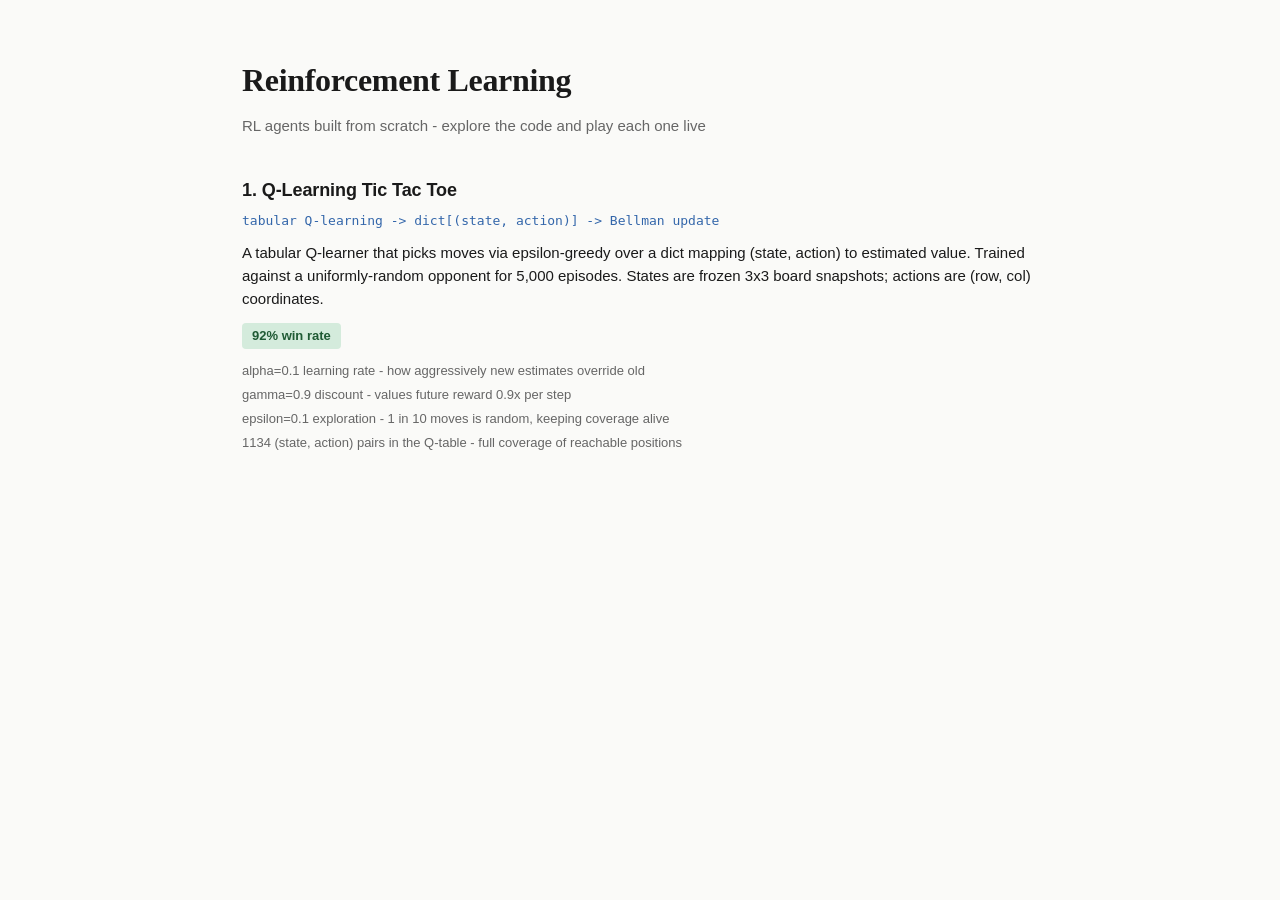
==== docs/index.html @ 31434aaf "update to make git hub pages" ====
<!DOCTYPE html>
<html lang="en">
<head>
  <meta charset="UTF-8">
  <meta name="viewport" content="width=device-width, initial-scale=1.0">
  <title>Reinforcement Learning</title>
  <link rel="stylesheet" href="style.css">
</head>
<body>
  <main class="page">
    <header class="page-header">
      <h1 id="site-title">Reinforcement Learning</h1>
      <p id="site-subtitle" class="subtitle"></p>
    </header>

    <section id="project-list" class="project-list">
      <!-- Populated by script.js from projects/registry.json -->
    </section>
  </main>

  <script src="script.js"></script>
  <script>renderIndex();</script>
</body>
</html>
---- docs/style.css ----
/* -----------------------------------------------------------------------
 * Reinforcement Learning - project site
 * Styled to echo the screenshot reference: black-on-off-white, serif title,
 * system sans-serif body, monospace for algorithm summaries and keys.
 * --------------------------------------------------------------------- */

:root {
  --bg:       #fafaf8;
  --ink:      #1a1a1a;
  --muted:    #666;
  --line:     #e4e4e0;
  --panel:    #ffffff;
  --accent:   #d4ebdc;
  --accent-ink: #1f5a34;
  --hover:    #f0efeb;
  --x-color:  #1a1a1a;
  --o-color:  #b04a4a;
  --win:      #fff6c2;
}

* { box-sizing: border-box; }

html, body {
  margin: 0;
  padding: 0;
  background: var(--bg);
  color: var(--ink);
  font-family: -apple-system, BlinkMacSystemFont, "Segoe UI", Roboto, Helvetica, Arial, sans-serif;
  font-size: 15px;
  line-height: 1.55;
}

.page {
  max-width: 860px;
  margin: 0 auto;
  padding: 56px 32px 96px;
}

/* --------------------------- Index page ------------------------------ */

.page-header h1 {
  font-family: Georgia, "Times New Roman", serif;
  font-size: 32px;
  font-weight: 700;
  margin: 0 0 8px;
  letter-spacing: -0.01em;
}

.subtitle {
  color: var(--muted);
  margin: 0 0 40px;
  font-size: 15px;
}

.project-list {
  display: flex;
  flex-direction: column;
  gap: 40px;
}

.project-card {
  padding-bottom: 36px;
  border-bottom: 1px solid var(--line);
}
.project-card:last-child {
  border-bottom: none;
}

.project-card h2 {
  font-size: 18px;
  font-weight: 700;
  margin: 0 0 6px;
  letter-spacing: -0.005em;
}

.project-card h2 a {
  color: var(--ink);
  text-decoration: none;
}
.project-card h2 a:hover {
  text-decoration: underline;
}

.summary {
  font-family: "SF Mono", Menlo, Consolas, monospace;
  font-size: 13px;
  color: #3366aa;
  margin: 0 0 10px;
  word-break: break-word;
}

.description {
  margin: 0 0 12px;
  color: var(--ink);
}

.stat-badge {
  display: inline-block;
  background: var(--accent);
  color: var(--accent-ink);
  padding: 3px 10px;
  border-radius: 4px;
  font-size: 13px;
  font-weight: 600;
  margin-bottom: 10px;
}

.bullets {
  font-size: 13px;
  color: var(--muted);
  margin: 0;
  padding: 0;
  list-style: none;
}

.bullets li {
  padding: 2px 0;
}

.bullets code {
  background: var(--line);
  padding: 1px 5px;
  border-radius: 3px;
  font-size: 12px;
  color: var(--ink);
}

/* --------------------------- Project page ----------------------------- */

.back-link {
  display: inline-block;
  color: var(--muted);
  text-decoration: none;
  font-size: 13px;
  margin-bottom: 24px;
}
.back-link:hover {
  color: var(--ink);
}

#project-detail h1 {
  font-family: Georgia, "Times New Roman", serif;
  font-size: 26px;
  margin: 0 0 8px;
}

#project-detail .summary {
  font-size: 14px;
  margin-bottom: 14px;
}

#project-detail .description {
  margin-bottom: 32px;
}

.section-heading {
  font-size: 11px;
  font-weight: 700;
  letter-spacing: 0.1em;
  text-transform: uppercase;
  color: var(--muted);
  margin: 32px 0 10px;
}

.notes p {
  margin: 0 0 12px;
}

.learning-method {
  background: var(--panel);
  border: 1px solid var(--line);
  border-radius: 6px;
  padding: 16px 20px;
  margin: 8px 0 16px;
}
.learning-method .formula {
  font-family: "SF Mono", Menlo, Consolas, monospace;
  font-size: 13px;
  background: var(--hover);
  padding: 10px 12px;
  border-radius: 4px;
  margin: 8px 0 14px;
  overflow-x: auto;
}

.learning-method ul,
.list-block ul {
  margin: 0;
  padding-left: 20px;
}
.learning-method li,
.list-block li {
  margin-bottom: 6px;
}

/* --------------------------- Try-it demo ------------------------------ */

.try-it {
  background: var(--panel);
  border: 1px solid var(--line);
  border-radius: 6px;
  padding: 24px;
  margin: 10px 0 20px;
}

.try-it-header {
  display: flex;
  justify-content: space-between;
  align-items: baseline;
  margin-bottom: 14px;
}

.try-it-header h3 {
  font-size: 11px;
  font-weight: 700;
  letter-spacing: 0.1em;
  text-transform: uppercase;
  color: var(--muted);
  margin: 0;
}

.try-it-caption {
  color: var(--muted);
  font-size: 13px;
  margin: 0;
}

.demo-wrapper {
  display: flex;
  flex-direction: column;
  align-items: center;
  gap: 14px;
}

#status {
  font-size: 14px;
  color: var(--muted);
  min-height: 20px;
}
#status.win  { color: var(--accent-ink); font-weight: 600; }
#status.loss { color: var(--o-color);     font-weight: 600; }
#status.draw { color: var(--muted);       font-weight: 600; }

.board {
  display: grid;
  grid-template-columns: repeat(3, 84px);
  grid-template-rows:    repeat(3, 84px);
  gap: 4px;
  background: var(--line);
  padding: 4px;
  border-radius: 4px;
}

.cell {
  background: var(--panel);
  border: none;
  font-size: 44px;
  font-weight: 700;
  color: var(--ink);
  cursor: pointer;
  display: flex;
  align-items: center;
  justify-content: center;
  font-family: Georgia, serif;
  transition: background 120ms;
  border-radius: 2px;
}
.cell:hover:not(:disabled) {
  background: var(--hover);
}
.cell:disabled {
  cursor: default;
}
.cell.x { color: var(--x-color); }
.cell.o { color: var(--o-color); }
.cell.winning {
  background: var(--win);
}

.controls {
  display: flex;
  gap: 10px;
}

.btn {
  background: var(--panel);
  border: 1px solid var(--line);
  color: var(--ink);
  padding: 6px 16px;
  border-radius: 4px;
  font-size: 13px;
  cursor: pointer;
  font-family: inherit;
}
.btn:hover { background: var(--hover); }
.btn.primary {
  background: var(--ink);
  color: var(--bg);
  border-color: var(--ink);
}
.btn.primary:hover { background: #000; }
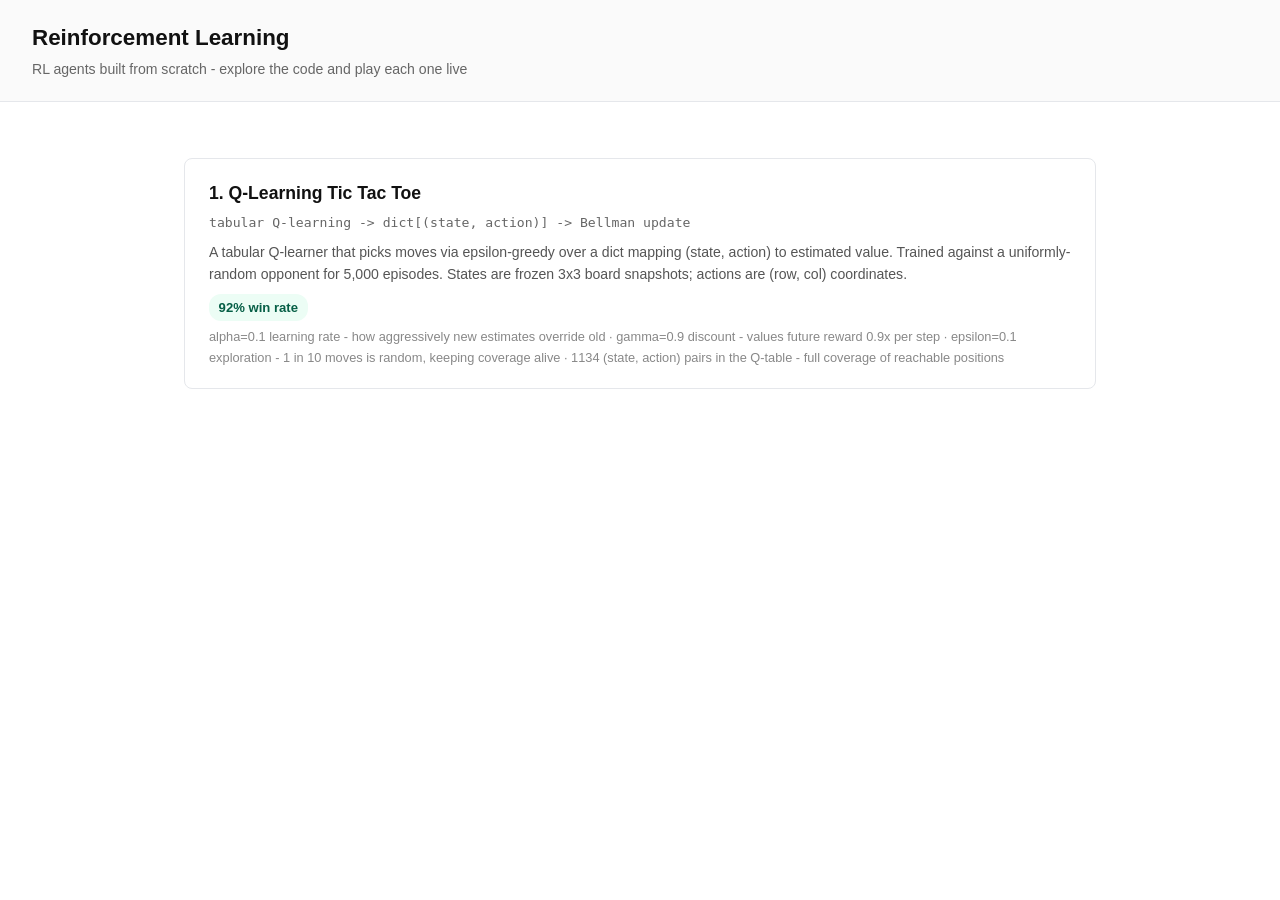
==== commit 1e9103b8: "updates to styles and trained longer" ====
--- a/docs/index.html
+++ b/docs/index.html
@@ -7,13 +7,13 @@
   <link rel="stylesheet" href="style.css">
 </head>
 <body>
-  <main class="page">
-    <header class="page-header">
-      <h1 id="site-title">Reinforcement Learning</h1>
-      <p id="site-subtitle" class="subtitle"></p>
-    </header>
+  <header class="page-header">
+    <h1 id="site-title">Reinforcement Learning</h1>
+    <div id="site-subtitle" class="subtitle"></div>
+  </header>
 
-    <section id="project-list" class="project-list">
+  <main class="page-body">
+    <section id="project-grid" class="project-grid">
       <!-- Populated by script.js from projects/registry.json -->
     </section>
   </main>
--- a/docs/style.css
+++ b/docs/style.css
@@ -1,301 +1,300 @@
-/* -----------------------------------------------------------------------
- * Reinforcement Learning - project site
- * Styled to echo the screenshot reference: black-on-off-white, serif title,
- * system sans-serif body, monospace for algorithm summaries and keys.
- * --------------------------------------------------------------------- */
-
-:root {
-  --bg:       #fafaf8;
-  --ink:      #1a1a1a;
-  --muted:    #666;
-  --line:     #e4e4e0;
-  --panel:    #ffffff;
-  --accent:   #d4ebdc;
-  --accent-ink: #1f5a34;
-  --hover:    #f0efeb;
-  --x-color:  #1a1a1a;
-  --o-color:  #b04a4a;
-  --win:      #fff6c2;
-}
-
-* { box-sizing: border-box; }
-
-html, body {
-  margin: 0;
-  padding: 0;
-  background: var(--bg);
-  color: var(--ink);
-  font-family: -apple-system, BlinkMacSystemFont, "Segoe UI", Roboto, Helvetica, Arial, sans-serif;
+/* ── Reset & Base ─────────────────────────────────────────────────────────── */
+* { box-sizing: border-box; margin: 0; padding: 0; }
+
+body {
+  background: #fff;
+  color: #333;
+  font-family: -apple-system, BlinkMacSystemFont, 'Segoe UI', Helvetica, Arial, sans-serif;
   font-size: 15px;
-  line-height: 1.55;
-}
-
-.page {
-  max-width: 860px;
+  line-height: 1.6;
+  min-height: 100vh;
+}
+
+a { color: #2563eb; text-decoration: none; }
+a:hover { text-decoration: underline; }
+
+/* ── Page shell ───────────────────────────────────────────────────────────── */
+.page-header {
+  border-bottom: 1px solid #e5e7eb;
+  padding: 1.25rem 2rem;
+  background: #fafafa;
+}
+.page-header h1 {
+  font-size: 1.4rem;
+  font-weight: 600;
+  color: #111;
+}
+.page-header .subtitle {
+  font-size: 0.88rem;
+  color: #666;
+  margin-top: 0.15rem;
+}
+.page-header a {
+  color: #666;
+  font-size: 0.85rem;
+}
+.page-header a:hover { color: #111; }
+
+.page-body {
+  max-width: 960px;
   margin: 0 auto;
-  padding: 56px 32px 96px;
-}
-
-/* --------------------------- Index page ------------------------------ */
-
-.page-header h1 {
-  font-family: Georgia, "Times New Roman", serif;
-  font-size: 32px;
-  font-weight: 700;
-  margin: 0 0 8px;
-  letter-spacing: -0.01em;
-}
-
-.subtitle {
-  color: var(--muted);
-  margin: 0 0 40px;
-  font-size: 15px;
-}
-
-.project-list {
+  padding: 2rem 1.5rem 4rem;
+}
+
+/* ── Landing page: project cards ──────────────────────────────────────────── */
+.project-grid {
+  display: grid;
+  grid-template-columns: 1fr;
+  gap: 1rem;
+  margin-top: 1.5rem;
+}
+
+.project-card {
+  display: block;
+  background: #fff;
+  border: 1px solid #e5e7eb;
+  border-radius: 8px;
+  padding: 1.25rem 1.5rem;
+  transition: border-color 0.15s, box-shadow 0.15s;
+  text-decoration: none;
+  color: inherit;
+}
+.project-card:hover {
+  border-color: #2563eb;
+  box-shadow: 0 2px 8px rgba(37, 99, 235, 0.08);
+  text-decoration: none;
+}
+.project-card h2 {
+  font-size: 1.1rem;
+  font-weight: 600;
+  color: #111;
+  margin-bottom: 0.3rem;
+}
+.project-card .arch {
+  font-family: 'SFMono-Regular', Consolas, monospace;
+  font-size: 0.82rem;
+  color: #666;
+  margin-bottom: 0.5rem;
+}
+.project-card .desc {
+  font-size: 0.88rem;
+  color: #555;
+  margin-bottom: 0.5rem;
+}
+.project-card .accuracy {
+  display: inline-block;
+  background: #ecfdf5;
+  color: #065f46;
+  font-size: 0.82rem;
+  font-weight: 600;
+  padding: 0.2rem 0.6rem;
+  border-radius: 12px;
+}
+.project-card .techniques {
+  font-size: 0.8rem;
+  color: #888;
+  margin-top: 0.4rem;
+}
+
+/* ── Project page layout ──────────────────────────────────────────────────── */
+.project-page-body {
+  max-width: 1100px;
+  margin: 0 auto;
+  padding: 1.5rem 1.5rem 4rem;
+}
+
+.project-meta {
+  margin-bottom: 1.5rem;
+}
+.project-meta h1 {
+  font-size: 1.5rem;
+  font-weight: 600;
+  color: #111;
+}
+.project-meta .arch {
+  font-family: 'SFMono-Regular', Consolas, monospace;
+  font-size: 0.88rem;
+  color: #666;
+  margin-top: 0.25rem;
+}
+.project-meta .result-summary {
+  font-size: 0.88rem;
+  color: #555;
+  margin-top: 0.35rem;
+}
+
+/* ── Try-it widget ────────────────────────────────────────────────────────── */
+.try-it-section {
+  background: #f9fafb;
+  border: 1px solid #e5e7eb;
+  border-radius: 8px;
+  padding: 1.25rem 1.5rem;
+  margin-bottom: 2rem;
+}
+.try-it-section h2 {
+  font-size: 0.95rem;
+  font-weight: 600;
+  color: #333;
+  margin-bottom: 0.75rem;
+  text-transform: uppercase;
+  letter-spacing: 0.04em;
+}
+.try-it-layout {
   display: flex;
-  flex-direction: column;
-  gap: 40px;
-}
-
-.project-card {
-  padding-bottom: 36px;
-  border-bottom: 1px solid var(--line);
-}
-.project-card:last-child {
-  border-bottom: none;
-}
-
-.project-card h2 {
-  font-size: 18px;
-  font-weight: 700;
-  margin: 0 0 6px;
-  letter-spacing: -0.005em;
-}
-
-.project-card h2 a {
-  color: var(--ink);
-  text-decoration: none;
-}
-.project-card h2 a:hover {
-  text-decoration: underline;
-}
-
-.summary {
-  font-family: "SF Mono", Menlo, Consolas, monospace;
-  font-size: 13px;
-  color: #3366aa;
-  margin: 0 0 10px;
-  word-break: break-word;
-}
-
-.description {
-  margin: 0 0 12px;
-  color: var(--ink);
-}
-
-.stat-badge {
-  display: inline-block;
-  background: var(--accent);
-  color: var(--accent-ink);
-  padding: 3px 10px;
-  border-radius: 4px;
-  font-size: 13px;
-  font-weight: 600;
-  margin-bottom: 10px;
-}
-
-.bullets {
-  font-size: 13px;
-  color: var(--muted);
-  margin: 0;
-  padding: 0;
-  list-style: none;
-}
-
-.bullets li {
-  padding: 2px 0;
-}
-
-.bullets code {
-  background: var(--line);
-  padding: 1px 5px;
-  border-radius: 3px;
-  font-size: 12px;
-  color: var(--ink);
-}
-
-/* --------------------------- Project page ----------------------------- */
-
-.back-link {
-  display: inline-block;
-  color: var(--muted);
-  text-decoration: none;
-  font-size: 13px;
-  margin-bottom: 24px;
-}
-.back-link:hover {
-  color: var(--ink);
-}
-
-#project-detail h1 {
-  font-family: Georgia, "Times New Roman", serif;
-  font-size: 26px;
-  margin: 0 0 8px;
-}
-
-#project-detail .summary {
-  font-size: 14px;
-  margin-bottom: 14px;
-}
-
-#project-detail .description {
-  margin-bottom: 32px;
-}
-
-.section-heading {
-  font-size: 11px;
-  font-weight: 700;
-  letter-spacing: 0.1em;
-  text-transform: uppercase;
-  color: var(--muted);
-  margin: 32px 0 10px;
-}
-
-.notes p {
-  margin: 0 0 12px;
-}
-
-.learning-method {
-  background: var(--panel);
-  border: 1px solid var(--line);
-  border-radius: 6px;
-  padding: 16px 20px;
-  margin: 8px 0 16px;
-}
-.learning-method .formula {
-  font-family: "SF Mono", Menlo, Consolas, monospace;
-  font-size: 13px;
-  background: var(--hover);
-  padding: 10px 12px;
-  border-radius: 4px;
-  margin: 8px 0 14px;
-  overflow-x: auto;
-}
-
-.learning-method ul,
-.list-block ul {
-  margin: 0;
-  padding-left: 20px;
-}
-.learning-method li,
-.list-block li {
-  margin-bottom: 6px;
-}
-
-/* --------------------------- Try-it demo ------------------------------ */
-
-.try-it {
-  background: var(--panel);
-  border: 1px solid var(--line);
-  border-radius: 6px;
-  padding: 24px;
-  margin: 10px 0 20px;
-}
-
-.try-it-header {
-  display: flex;
-  justify-content: space-between;
-  align-items: baseline;
-  margin-bottom: 14px;
-}
-
-.try-it-header h3 {
-  font-size: 11px;
-  font-weight: 700;
-  letter-spacing: 0.1em;
-  text-transform: uppercase;
-  color: var(--muted);
-  margin: 0;
-}
-
-.try-it-caption {
-  color: var(--muted);
-  font-size: 13px;
-  margin: 0;
-}
-
-.demo-wrapper {
+  gap: 1.5rem;
+  align-items: flex-start;
+}
+.try-it-left {
   display: flex;
   flex-direction: column;
   align-items: center;
-  gap: 14px;
-}
-
-#status {
-  font-size: 14px;
-  color: var(--muted);
-  min-height: 20px;
-}
-#status.win  { color: var(--accent-ink); font-weight: 600; }
-#status.loss { color: var(--o-color);     font-weight: 600; }
-#status.draw { color: var(--muted);       font-weight: 600; }
-
-.board {
+  gap: 0.6rem;
+  flex-shrink: 0;
+}
+.try-it-right {
+  flex: 1;
+  min-width: 0;
+}
+
+.try-it-hint {
+  font-size: 0.78rem;
+  color: #999;
+}
+
+/* ── Buttons ─────────────────────────────────────────────────────────────── */
+button {
+  padding: 0.45rem 1.1rem;
+  border-radius: 6px;
+  border: 1px solid #d1d5db;
+  background: #fff;
+  font-size: 0.88rem;
+  font-weight: 500;
+  cursor: pointer;
+  transition: background 0.12s, border-color 0.12s;
+  color: #333;
+  font-family: inherit;
+}
+button:hover { background: #f3f4f6; border-color: #bbb; }
+button:active { transform: scale(0.98); }
+button:disabled { opacity: 0.4; cursor: not-allowed; }
+
+.btn-primary {
+  background: #2563eb;
+  color: #fff;
+  border-color: #2563eb;
+}
+.btn-primary:hover { background: #1d4ed8; border-color: #1d4ed8; }
+.btn-primary:disabled { opacity: 0.4; cursor: not-allowed; }
+
+.btn-row {
+  display: flex;
+  gap: 0.5rem;
+}
+
+/* ── Tic Tac Toe board ───────────────────────────────────────────────────── */
+.ttt-wrapper {
+  border: 2px solid #d1d5db;
+  border-radius: 8px;
+  overflow: hidden;
+  background: #e5e7eb;
+}
+.ttt-board {
   display: grid;
   grid-template-columns: repeat(3, 84px);
   grid-template-rows:    repeat(3, 84px);
-  gap: 4px;
-  background: var(--line);
-  padding: 4px;
-  border-radius: 4px;
-}
-
-.cell {
-  background: var(--panel);
+  gap: 2px;
+  background: #d1d5db;
+}
+.ttt-cell {
+  background: #fff;
   border: none;
-  font-size: 44px;
+  border-radius: 0;
+  padding: 0;
+  font-size: 2.4rem;
   font-weight: 700;
-  color: var(--ink);
+  font-family: 'SFMono-Regular', Consolas, monospace;
+  color: #333;
   cursor: pointer;
   display: flex;
   align-items: center;
   justify-content: center;
-  font-family: Georgia, serif;
-  transition: background 120ms;
-  border-radius: 2px;
-}
-.cell:hover:not(:disabled) {
-  background: var(--hover);
-}
-.cell:disabled {
-  cursor: default;
-}
-.cell.x { color: var(--x-color); }
-.cell.o { color: var(--o-color); }
-.cell.winning {
-  background: var(--win);
-}
-
-.controls {
-  display: flex;
-  gap: 10px;
-}
-
-.btn {
-  background: var(--panel);
-  border: 1px solid var(--line);
-  color: var(--ink);
-  padding: 6px 16px;
+  transition: background 0.12s;
+}
+.ttt-cell:hover:not(:disabled) { background: #f3f4f6; }
+.ttt-cell:disabled { cursor: default; }
+.ttt-cell.x { color: #2563eb; }
+.ttt-cell.o { color: #dc2626; }
+.ttt-cell.winning { background: #ecfdf5; }
+
+.ttt-status {
+  text-align: center;
+  font-size: 0.95rem;
+  font-weight: 500;
+  color: #444;
+  min-height: 1.4rem;
+  padding: 0.25rem 0;
+}
+.ttt-status.win  { color: #065f46; font-weight: 600; }
+.ttt-status.loss { color: #991b1b; font-weight: 600; }
+.ttt-status.draw { color: #666;    font-weight: 600; }
+
+/* ── Notes section ────────────────────────────────────────────────────────── */
+.notes-section {
+  margin-bottom: 2rem;
+}
+.notes-section h2 {
+  font-size: 0.95rem;
+  font-weight: 600;
+  color: #333;
+  margin-bottom: 0.5rem;
+  text-transform: uppercase;
+  letter-spacing: 0.04em;
+}
+.notes-body {
+  font-size: 0.9rem;
+  line-height: 1.7;
+  color: #444;
+}
+.notes-body h1 { font-size: 1.15rem; color: #111; margin-bottom: 0.5rem; }
+.notes-body h2 { font-size: 1rem; color: #111; margin: 1rem 0 0.4rem; }
+.notes-body h3 { font-size: 0.92rem; color: #333; margin: 0.8rem 0 0.3rem; }
+.notes-body p  { margin-bottom: 0.6rem; }
+.notes-body ul, .notes-body ol { padding-left: 1.4rem; margin-bottom: 0.6rem; }
+.notes-body li { margin-bottom: 0.2rem; }
+.notes-body code {
+  background: #f3f4f6;
+  padding: 0.1em 0.35em;
+  border-radius: 3px;
+  font-family: 'SFMono-Regular', Consolas, monospace;
+  font-size: 0.85em;
+  color: #c7254e;
+}
+.notes-body pre {
+  background: #f3f4f6;
+  padding: 0.7rem 0.9rem;
   border-radius: 4px;
-  font-size: 13px;
-  cursor: pointer;
-  font-family: inherit;
-}
-.btn:hover { background: var(--hover); }
-.btn.primary {
-  background: var(--ink);
-  color: var(--bg);
-  border-color: var(--ink);
-}
-.btn.primary:hover { background: #000; }
+  overflow-x: auto;
+  margin-bottom: 0.7rem;
+  font-family: 'SFMono-Regular', Consolas, monospace;
+  font-size: 0.82rem;
+  color: #333;
+}
+.notes-body pre code {
+  background: none;
+  color: #333;
+  padding: 0;
+  font-size: inherit;
+}
+.notes-body em { font-style: italic; color: #555; }
+.notes-body strong { font-weight: 700; color: #222; }
+
+/* ── Responsive ───────────────────────────────────────────────────────────── */
+@media (max-width: 640px) {
+  .page-body, .project-page-body { padding: 1rem; }
+  .try-it-layout { flex-direction: column; align-items: center; }
+  .try-it-right { width: 100%; }
+  .ttt-board {
+    grid-template-columns: repeat(3, 72px);
+    grid-template-rows:    repeat(3, 72px);
+  }
+}
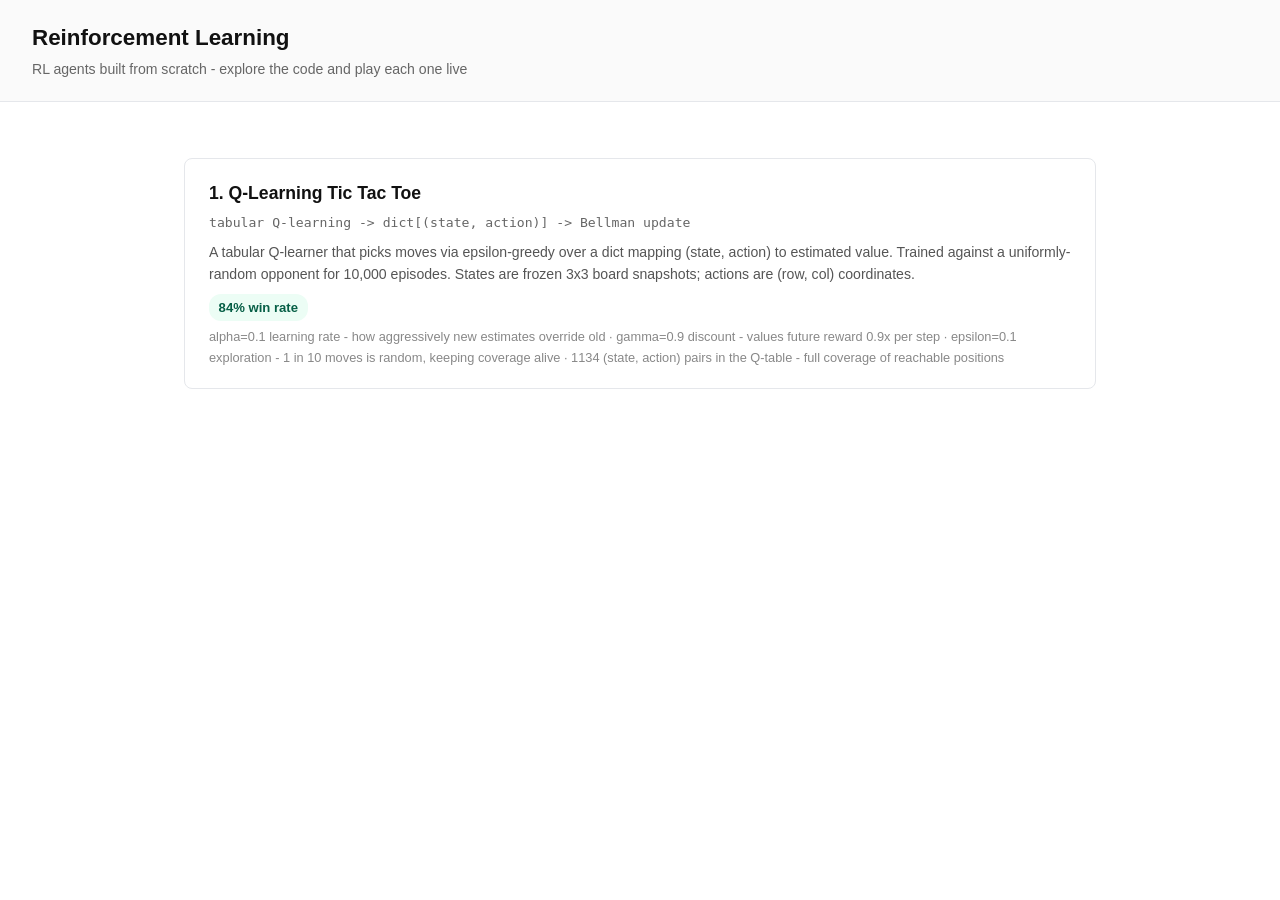
==== commit d50b6a90: "updates to css and notes" ====
--- a/docs/index.html
+++ b/docs/index.html
@@ -13,7 +13,7 @@
   </header>
 
   <main class="page-body">
-    <section id="project-grid" class="project-grid">
+    <section id="project-grid" class="network-grid">
       <!-- Populated by script.js from projects/registry.json -->
     </section>
   </main>
--- a/docs/style.css
+++ b/docs/style.css
@@ -41,15 +41,15 @@
   padding: 2rem 1.5rem 4rem;
 }
 
-/* ── Landing page: project cards ──────────────────────────────────────────── */
-.project-grid {
+/* ── Landing page: network cards ──────────────────────────────────────────── */
+.network-grid {
   display: grid;
   grid-template-columns: 1fr;
   gap: 1rem;
   margin-top: 1.5rem;
 }
 
-.project-card {
+.network-card {
   display: block;
   background: #fff;
   border: 1px solid #e5e7eb;
@@ -59,29 +59,29 @@
   text-decoration: none;
   color: inherit;
 }
-.project-card:hover {
+.network-card:hover {
   border-color: #2563eb;
   box-shadow: 0 2px 8px rgba(37, 99, 235, 0.08);
   text-decoration: none;
 }
-.project-card h2 {
+.network-card h2 {
   font-size: 1.1rem;
   font-weight: 600;
   color: #111;
   margin-bottom: 0.3rem;
 }
-.project-card .arch {
+.network-card .arch {
   font-family: 'SFMono-Regular', Consolas, monospace;
   font-size: 0.82rem;
   color: #666;
   margin-bottom: 0.5rem;
 }
-.project-card .desc {
+.network-card .desc {
   font-size: 0.88rem;
   color: #555;
   margin-bottom: 0.5rem;
 }
-.project-card .accuracy {
+.network-card .accuracy {
   display: inline-block;
   background: #ecfdf5;
   color: #065f46;
@@ -90,40 +90,40 @@
   padding: 0.2rem 0.6rem;
   border-radius: 12px;
 }
-.project-card .techniques {
+.network-card .techniques {
   font-size: 0.8rem;
   color: #888;
   margin-top: 0.4rem;
 }
 
-/* ── Project page layout ──────────────────────────────────────────────────── */
-.project-page-body {
+/* ── Network page layout ──────────────────────────────────────────────────── */
+.network-page-body {
   max-width: 1100px;
   margin: 0 auto;
   padding: 1.5rem 1.5rem 4rem;
 }
 
-.project-meta {
+.network-meta {
   margin-bottom: 1.5rem;
 }
-.project-meta h1 {
+.network-meta h1 {
   font-size: 1.5rem;
   font-weight: 600;
   color: #111;
 }
-.project-meta .arch {
+.network-meta .arch {
   font-family: 'SFMono-Regular', Consolas, monospace;
   font-size: 0.88rem;
   color: #666;
   margin-top: 0.25rem;
 }
-.project-meta .result-summary {
+.network-meta .result-summary {
   font-size: 0.88rem;
   color: #555;
   margin-top: 0.35rem;
 }
 
-/* ── Try-it widget ────────────────────────────────────────────────────────── */
+/* Try-it widget */
 .try-it-section {
   background: #f9fafb;
   border: 1px solid #e5e7eb;
@@ -151,17 +151,26 @@
   gap: 0.6rem;
   flex-shrink: 0;
 }
-.try-it-right {
-  flex: 1;
-  min-width: 0;
-}
-
-.try-it-hint {
+.canvas-wrapper {
+  border: 2px solid #d1d5db;
+  border-radius: 8px;
+  overflow: hidden;
+  background: #000;
+}
+#draw-canvas {
+  display: block;
+  cursor: crosshair;
+  touch-action: none;
+}
+.canvas-buttons {
+  display: flex;
+  gap: 0.5rem;
+}
+.canvas-hint {
   font-size: 0.78rem;
   color: #999;
 }
 
-/* ── Buttons ─────────────────────────────────────────────────────────────── */
 button {
   padding: 0.45rem 1.1rem;
   border-radius: 6px;
@@ -172,11 +181,9 @@
   cursor: pointer;
   transition: background 0.12s, border-color 0.12s;
   color: #333;
-  font-family: inherit;
 }
 button:hover { background: #f3f4f6; border-color: #bbb; }
 button:active { transform: scale(0.98); }
-button:disabled { opacity: 0.4; cursor: not-allowed; }
 
 .btn-primary {
   background: #2563eb;
@@ -186,24 +193,357 @@
 .btn-primary:hover { background: #1d4ed8; border-color: #1d4ed8; }
 .btn-primary:disabled { opacity: 0.4; cursor: not-allowed; }
 
-.btn-row {
-  display: flex;
-  gap: 0.5rem;
-}
-
-/* ── Tic Tac Toe board ───────────────────────────────────────────────────── */
+.try-it-right {
+  flex: 1;
+  min-width: 0;
+}
+.prediction-display {
+  text-align: center;
+  padding: 0.5rem 0;
+}
+.prediction-label { color: #999; font-size: 0.88rem; }
+.prediction-number {
+  font-size: 3.5rem;
+  font-weight: 700;
+  color: #111;
+  line-height: 1.1;
+}
+.prediction-conf {
+  font-size: 0.82rem;
+  color: #666;
+  margin-top: 0.2rem;
+}
+
+#bar-chart {
+  display: flex;
+  flex-direction: column;
+  gap: 3px;
+  margin-top: 0.5rem;
+}
+.bar-row {
+  display: flex;
+  align-items: center;
+  gap: 0.4rem;
+  font-size: 0.8rem;
+}
+.bar-digit {
+  width: 14px;
+  text-align: right;
+  color: #888;
+  font-family: monospace;
+  flex-shrink: 0;
+}
+.bar-track {
+  flex: 1;
+  background: #e5e7eb;
+  border-radius: 3px;
+  height: 14px;
+  overflow: hidden;
+}
+.bar-fill {
+  height: 100%;
+  border-radius: 3px;
+  background: #93c5fd;
+  transition: width 0.3s ease;
+}
+.bar-fill.top { background: #2563eb; }
+.bar-pct {
+  width: 40px;
+  text-align: right;
+  color: #888;
+  font-family: monospace;
+  flex-shrink: 0;
+}
+
+/* ── Notebook container ───────────────────────────────────────────────────── */
+.nb-container {
+  background: #fff;
+  border: 1px solid #e5e7eb;
+  border-radius: 8px;
+  overflow: hidden;
+}
+
+.nb-top-bar {
+  display: flex;
+  align-items: center;
+  justify-content: space-between;
+  background: #f9fafb;
+  border-bottom: 1px solid #e5e7eb;
+  padding: 0.5rem 1rem;
+  gap: 0.75rem;
+}
+.nb-title {
+  font-size: 0.95rem;
+  font-weight: 600;
+  color: #333;
+}
+.nb-top-bar-right {
+  display: flex;
+  align-items: center;
+  gap: 0.6rem;
+}
+
+.nb-kernel-indicator {
+  display: flex;
+  align-items: center;
+  gap: 0.35rem;
+  font-size: 0.8rem;
+  color: #666;
+}
+.nb-kernel-dot {
+  width: 9px;
+  height: 9px;
+  border-radius: 50%;
+  background: #d1d5db;
+  border: 1px solid #aaa;
+  transition: background 0.3s;
+}
+.nb-kernel-dot.idle   { background: #34d399; border-color: #059669; }
+.nb-kernel-dot.busy   { background: #fbbf24; border-color: #d97706; }
+.nb-kernel-dot.error  { background: #f87171; border-color: #dc2626; }
+
+.nb-toolbar-btn {
+  background: #fff;
+  color: #555;
+  border: 1px solid #d1d5db;
+  border-radius: 4px;
+  padding: 0.25rem 0.65rem;
+  font-size: 0.78rem;
+  font-weight: 600;
+  cursor: pointer;
+}
+.nb-toolbar-btn:hover { background: #f3f4f6; color: #333; }
+
+/* ── Notebook cells ───────────────────────────────────────────────────────── */
+#notebook-render {
+  padding: 0.4rem 0;
+}
+
+/* Markdown cell */
+.nb-md-cell {
+  padding: 0.6rem 1rem 0.6rem 4.5rem;
+  border-left: 3px solid transparent;
+  line-height: 1.7;
+  color: #333;
+  font-size: 0.92rem;
+}
+.nb-md-cell:hover { border-left-color: #e5e7eb; }
+.nb-md-cell h1 {
+  font-size: 1.6rem;
+  color: #111;
+  margin: 0.5rem 0 0.4rem;
+  border-bottom: 1px solid #e5e7eb;
+  padding-bottom: 0.3rem;
+}
+.nb-md-cell h2 {
+  font-size: 1.3rem;
+  color: #111;
+  margin: 1rem 0 0.4rem;
+  border-bottom: 1px solid #e5e7eb;
+  padding-bottom: 0.2rem;
+}
+.nb-md-cell h3 { font-size: 1.1rem; color: #111; margin: 0.8rem 0 0.3rem; }
+.nb-md-cell p  { margin-bottom: 0.6rem; }
+.nb-md-cell ul, .nb-md-cell ol { padding-left: 1.5rem; margin-bottom: 0.6rem; }
+.nb-md-cell li { margin-bottom: 0.2rem; }
+.nb-md-cell code {
+  background: #f3f4f6;
+  padding: 0.1em 0.35em;
+  border-radius: 3px;
+  font-family: 'SFMono-Regular', Consolas, monospace;
+  font-size: 0.88em;
+  color: #c7254e;
+}
+.nb-md-cell pre {
+  background: #f3f4f6;
+  padding: 0.8rem;
+  border-radius: 4px;
+  overflow-x: auto;
+  margin-bottom: 0.6rem;
+}
+.nb-md-cell pre code { background: none; color: #333; }
+.nb-md-cell table { border-collapse: collapse; margin: 0.5rem 0; font-size: 0.88rem; }
+.nb-md-cell th, .nb-md-cell td { border: 1px solid #e5e7eb; padding: 0.35rem 0.7rem; }
+.nb-md-cell th { background: #f9fafb; font-weight: 600; }
+.nb-md-cell strong { font-weight: 700; }
+.nb-md-cell em { font-style: italic; }
+
+/* Code cell */
+.nb-code-cell {
+  border-left: 3px solid transparent;
+  margin: 0.2rem 0;
+}
+.nb-code-cell:hover { border-left-color: #e5e7eb; }
+.nb-code-cell.selected { border-left-color: #2563eb; }
+.nb-code-cell.running  { border-left-color: #f59e0b; }
+
+.nb-input-area {
+  display: flex;
+  align-items: flex-start;
+  padding: 0.25rem 0.5rem 0.25rem 0;
+}
+
+.nb-in-prompt {
+  width: 4.5rem;
+  flex-shrink: 0;
+  text-align: right;
+  padding: 0.4rem 0.5rem 0 0;
+  font-size: 0.78rem;
+  font-family: monospace;
+  color: #2563eb;
+  user-select: none;
+}
+
+.nb-editor {
+  flex: 1;
+  font-family: 'SFMono-Regular', Consolas, 'Courier New', monospace;
+  font-size: 0.85rem;
+  line-height: 1.5;
+  color: #333;
+  background: #f8f9fa;
+  border: 1px solid #e5e7eb;
+  border-radius: 3px;
+  padding: 0.5rem 0.6rem;
+  resize: none;
+  overflow: hidden;
+  min-height: 2.4rem;
+  outline: none;
+  transition: border-color 0.15s, background 0.15s;
+}
+.nb-editor:focus {
+  border-color: #2563eb;
+  background: #fff;
+  box-shadow: 0 0 0 2px rgba(37, 99, 235, 0.1);
+}
+
+.nb-run-btn {
+  flex-shrink: 0;
+  background: none;
+  border: none;
+  color: #bbb;
+  font-size: 0.95rem;
+  padding: 0.4rem 0.4rem;
+  cursor: pointer;
+  margin-left: 0.2rem;
+  border-radius: 4px;
+  line-height: 1;
+}
+.nb-run-btn:hover { color: #2563eb; background: #f3f4f6; }
+
+/* Output area */
+.nb-output-area {
+  display: flex;
+  align-items: flex-start;
+  padding: 0 0.5rem 0 0;
+  min-height: 0;
+}
+.nb-out-prompt {
+  width: 4.5rem;
+  flex-shrink: 0;
+  text-align: right;
+  padding: 0.4rem 0.5rem 0 0;
+  font-size: 0.78rem;
+  font-family: monospace;
+  color: #dc2626;
+  user-select: none;
+}
+.nb-output-content {
+  flex: 1;
+  padding: 0.15rem 0 0.35rem;
+}
+
+.nb-stdout {
+  font-family: monospace;
+  font-size: 0.82rem;
+  line-height: 1.5;
+  color: #333;
+  white-space: pre-wrap;
+  word-break: break-word;
+  margin: 0;
+  background: none;
+  border: none;
+  padding: 0.15rem 0;
+}
+
+.nb-error-text {
+  font-family: monospace;
+  font-size: 0.82rem;
+  line-height: 1.5;
+  color: #dc2626;
+  white-space: pre-wrap;
+  word-break: break-word;
+  margin: 0;
+  padding: 0.35rem 0.6rem;
+  background: #fef2f2;
+  border-left: 3px solid #f87171;
+  border-radius: 0 3px 3px 0;
+}
+
+.nb-running-text {
+  font-size: 0.8rem;
+  color: #999;
+  font-style: italic;
+  padding: 0.25rem 0;
+}
+
+.nb-plot-img {
+  max-width: 100%;
+  display: block;
+  margin: 0.3rem 0;
+}
+
+/* Cell dividers */
+.nb-code-cell + .nb-code-cell,
+.nb-md-cell + .nb-code-cell,
+.nb-code-cell + .nb-md-cell {
+  border-top: 1px solid #f3f4f6;
+}
+
+/* ── Notes section ────────────────────────────────────────────────────────── */
+.notes-section {
+  margin-bottom: 2rem;
+}
+.notes-section h2 {
+  font-size: 0.95rem;
+  font-weight: 600;
+  color: #333;
+  margin-bottom: 0.5rem;
+  text-transform: uppercase;
+  letter-spacing: 0.04em;
+}
+.notes-body {
+  font-size: 0.9rem;
+  line-height: 1.7;
+  color: #444;
+}
+.notes-body h1 { font-size: 1.15rem; color: #111; margin-bottom: 0.5rem; }
+.notes-body h2 { font-size: 1rem; color: #111; margin: 1rem 0 0.4rem; }
+.notes-body h3 { font-size: 0.92rem; color: #333; margin: 0.8rem 0 0.3rem; }
+.notes-body p { margin-bottom: 0.6rem; }
+.notes-body ul, .notes-body ol { padding-left: 1.4rem; margin-bottom: 0.6rem; }
+.notes-body li { margin-bottom: 0.2rem; }
+.notes-body code {
+  background: #f3f4f6;
+  padding: 0.1em 0.35em;
+  border-radius: 3px;
+  font-size: 0.85em;
+  color: #c7254e;
+}
+.notes-body em { font-style: italic; color: #555; }
+
+/* ── Tic Tac Toe board (sits inside .try-it-left where the MNIST canvas
+ *    would go; uses the same card/border language as .canvas-wrapper) ─── */
 .ttt-wrapper {
   border: 2px solid #d1d5db;
   border-radius: 8px;
   overflow: hidden;
-  background: #e5e7eb;
+  background: #d1d5db;
 }
 .ttt-board {
   display: grid;
   grid-template-columns: repeat(3, 84px);
   grid-template-rows:    repeat(3, 84px);
   gap: 2px;
-  background: #d1d5db;
 }
 .ttt-cell {
   background: #fff;
@@ -238,61 +578,13 @@
 .ttt-status.loss { color: #991b1b; font-weight: 600; }
 .ttt-status.draw { color: #666;    font-weight: 600; }
 
-/* ── Notes section ────────────────────────────────────────────────────────── */
-.notes-section {
-  margin-bottom: 2rem;
-}
-.notes-section h2 {
-  font-size: 0.95rem;
-  font-weight: 600;
-  color: #333;
-  margin-bottom: 0.5rem;
-  text-transform: uppercase;
-  letter-spacing: 0.04em;
-}
-.notes-body {
-  font-size: 0.9rem;
-  line-height: 1.7;
-  color: #444;
-}
-.notes-body h1 { font-size: 1.15rem; color: #111; margin-bottom: 0.5rem; }
-.notes-body h2 { font-size: 1rem; color: #111; margin: 1rem 0 0.4rem; }
-.notes-body h3 { font-size: 0.92rem; color: #333; margin: 0.8rem 0 0.3rem; }
-.notes-body p  { margin-bottom: 0.6rem; }
-.notes-body ul, .notes-body ol { padding-left: 1.4rem; margin-bottom: 0.6rem; }
-.notes-body li { margin-bottom: 0.2rem; }
-.notes-body code {
-  background: #f3f4f6;
-  padding: 0.1em 0.35em;
-  border-radius: 3px;
-  font-family: 'SFMono-Regular', Consolas, monospace;
-  font-size: 0.85em;
-  color: #c7254e;
-}
-.notes-body pre {
-  background: #f3f4f6;
-  padding: 0.7rem 0.9rem;
-  border-radius: 4px;
-  overflow-x: auto;
-  margin-bottom: 0.7rem;
-  font-family: 'SFMono-Regular', Consolas, monospace;
-  font-size: 0.82rem;
-  color: #333;
-}
-.notes-body pre code {
-  background: none;
-  color: #333;
-  padding: 0;
-  font-size: inherit;
-}
-.notes-body em { font-style: italic; color: #555; }
-.notes-body strong { font-weight: 700; color: #222; }
-
 /* ── Responsive ───────────────────────────────────────────────────────────── */
 @media (max-width: 640px) {
-  .page-body, .project-page-body { padding: 1rem; }
+  .page-body, .network-page-body { padding: 1rem; }
   .try-it-layout { flex-direction: column; align-items: center; }
   .try-it-right { width: 100%; }
+  .nb-in-prompt, .nb-out-prompt { width: 3rem; font-size: 0.7rem; }
+  .nb-md-cell { padding-left: 3rem; }
   .ttt-board {
     grid-template-columns: repeat(3, 72px);
     grid-template-rows:    repeat(3, 72px);
